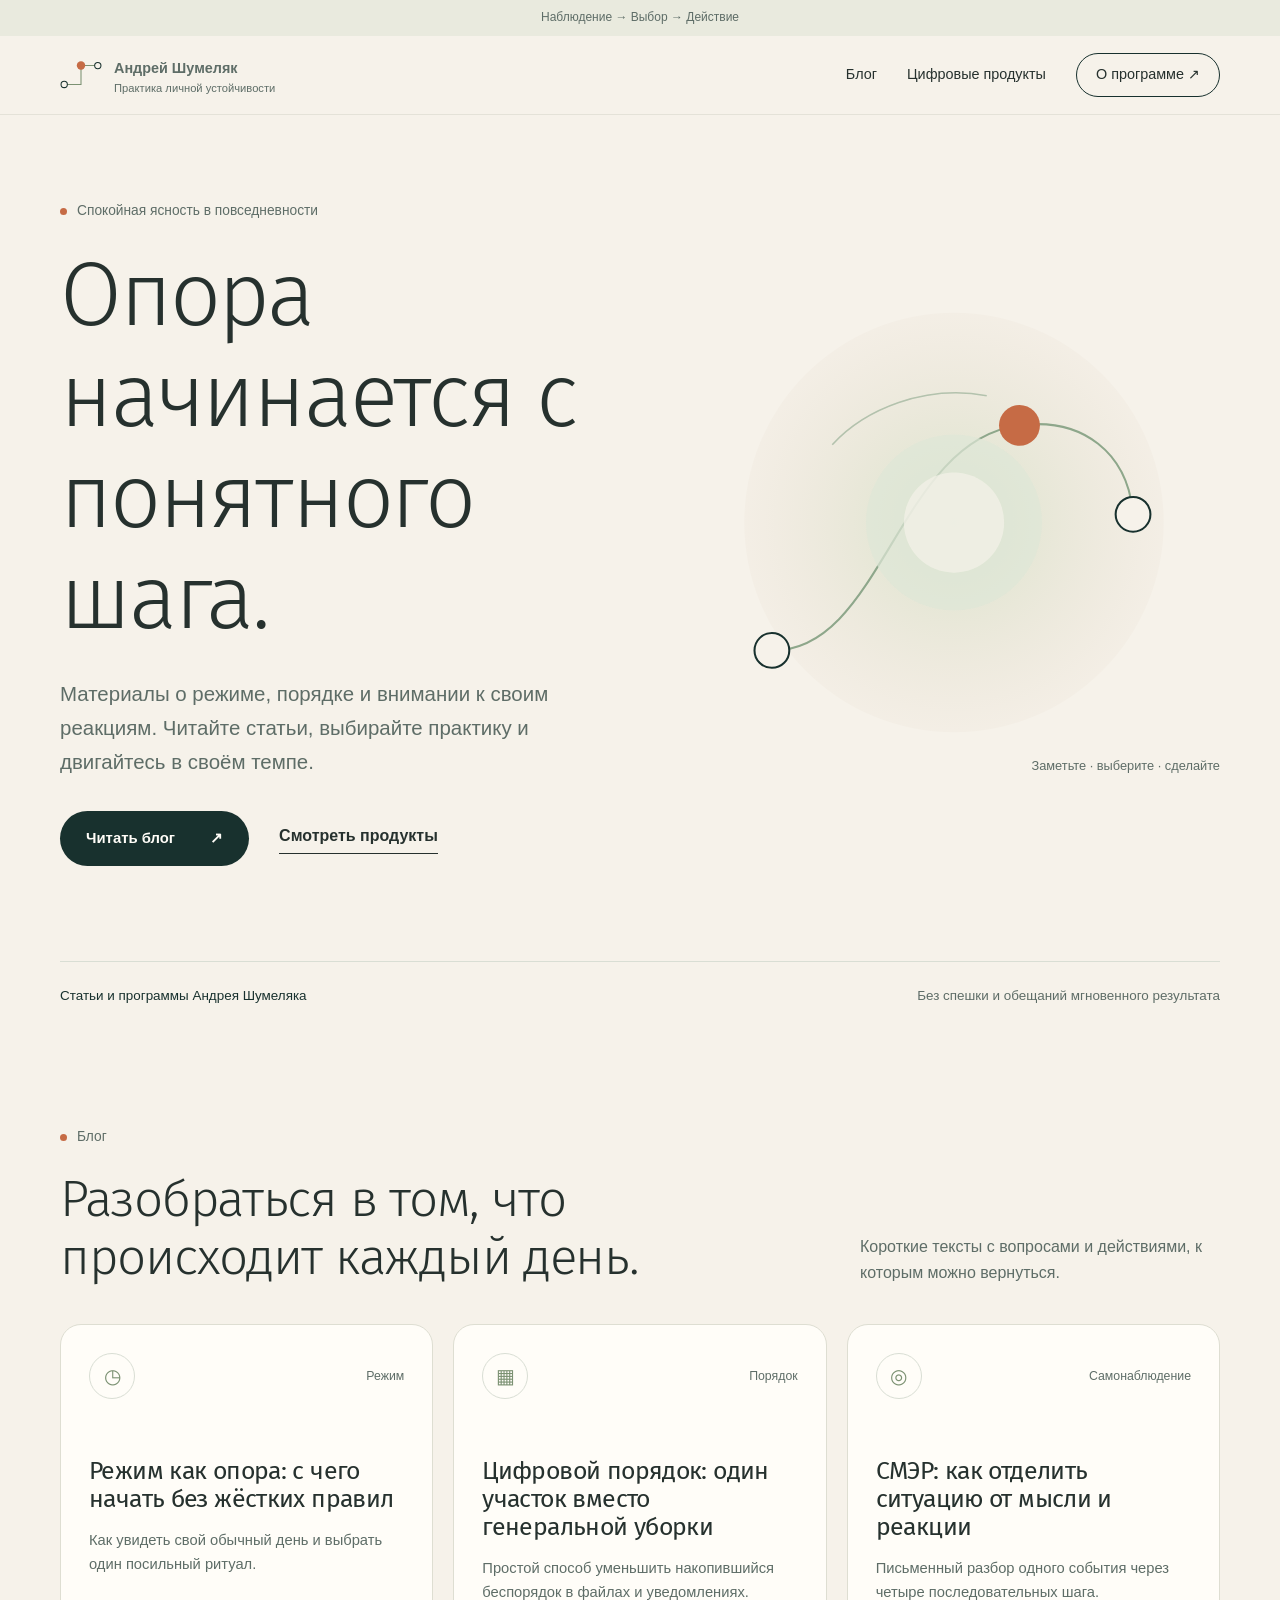
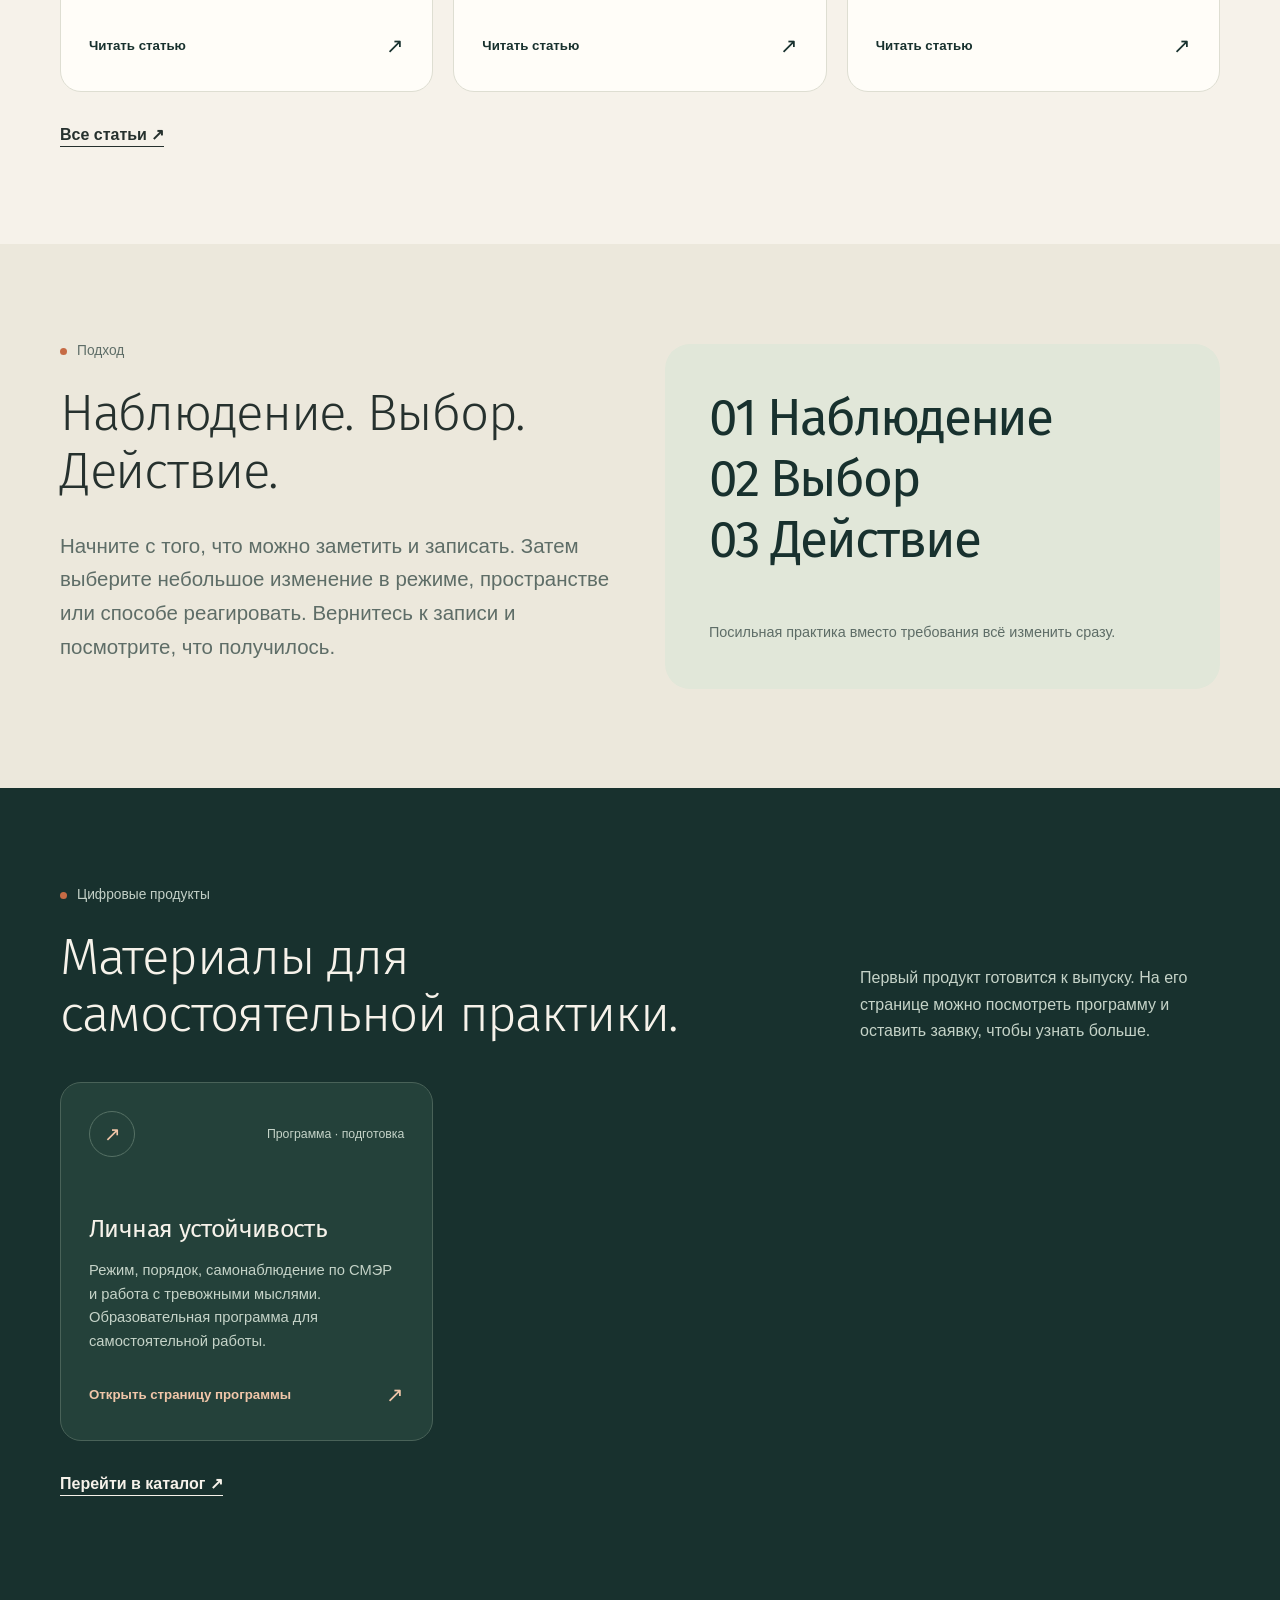
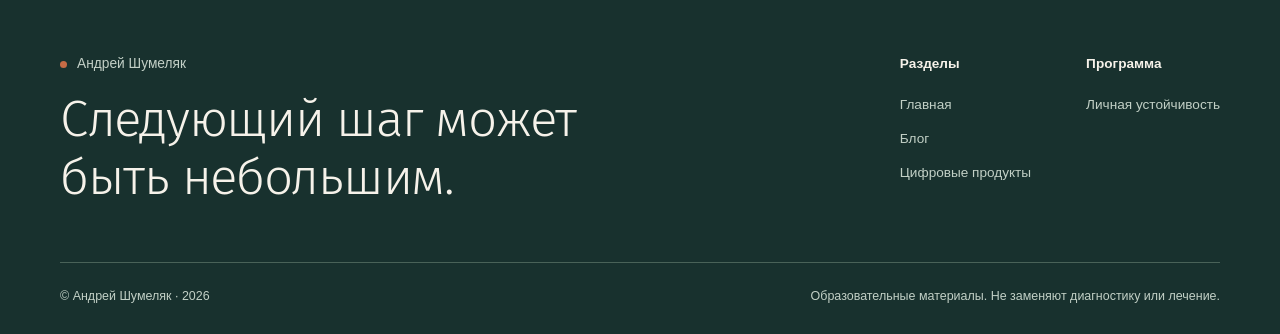
==== hub/index.html @ 3fb525a7 "Опубликовать сайт с блогом, магазином и формой без фамилии" ====
<!doctype html>
<html lang="ru"><head><meta charset="utf-8"><meta name="viewport" content="width=device-width,initial-scale=1"><meta name="theme-color" content="#18312e"><meta name="description" content="Практические материалы Андрея Шумеляка о режиме, порядке и самонаблюдении. Статьи и цифровые программы для повседневной жизни."><title>Андрей Шумеляк — статьи и цифровые программы</title><link rel="stylesheet" href="assets/style.css"></head>
<body><a class="skip" href="#main">К содержанию</a><div class="topbar">Наблюдение → Выбор → Действие</div><header class="header"><div class="wrap header-inner"><a class="brand" href="index.html" aria-label="Андрей Шумеляк — главная"><svg class="brand-mark" viewBox="0 0 40 32" fill="none" aria-hidden="true"><path d="M4 25h16V7h16" stroke="#7b9172"/><circle cx="4" cy="25" r="3" fill="#f6f2ea" stroke="#18312e"/><circle cx="20" cy="7" r="4" fill="#c66b45"/><circle cx="36" cy="7" r="3" fill="#f6f2ea" stroke="#18312e"/></svg><span><strong>Андрей Шумеляк</strong><span>Практика личной устойчивости</span></span></a><nav class="nav" aria-label="Основная навигация"><a href="blog/index.html">Блог</a><a href="shop/index.html">Цифровые продукты</a><a class="nav-cta" href="../index.html">О программе ↗</a></nav></div></header>
<main id="main"><div class="wrap"><section class="hero" aria-labelledby="hero-title"><div class="hero-copy"><p class="eyebrow">Спокойная ясность в повседневности</p><h1 id="hero-title">Опора начинается с понятного шага.</h1><p class="lead">Материалы о режиме, порядке и внимании к своим реакциям. Читайте статьи, выбирайте практику и двигайтесь в своём темпе.</p><div class="hero-actions"><a class="button" href="blog/index.html">Читать блог <span aria-hidden="true">↗</span></a><a class="text-link" href="shop/index.html">Смотреть продукты</a></div></div><div class="hero-art"><svg viewBox="0 0 520 500" role="img" aria-label="Абстрактный маршрут из трёх точек"><defs><radialGradient id="g"><stop stop-color="#d9e4cb"/><stop offset="1" stop-color="#e9dfd2" stop-opacity=".2"/></radialGradient></defs><circle cx="260" cy="240" r="205" fill="url(#g)"/><path d="M80 365c110 4 124-205 244-220 62-8 106 27 111 87" fill="none" stroke="#8ea78b" stroke-width="2"/><path d="M141 164c32-35 91-59 151-48" fill="none" stroke="#b3c2ad" stroke-width="1.5"/><circle cx="82" cy="365" r="17" fill="#f6f2ea" stroke="#18312e" stroke-width="2"/><circle cx="324" cy="145" r="20" fill="#c66b45"/><circle cx="435" cy="232" r="17" fill="#f6f2ea" stroke="#18312e" stroke-width="2"/><circle cx="260" cy="240" r="86" fill="#dfe7d7" opacity=".7"/><circle cx="260" cy="240" r="49" fill="#f6f2ea" opacity=".7"/></svg><span class="hero-caption">Заметьте · выберите · сделайте</span></div></section><div class="rule"><strong>Статьи и программы Андрея Шумеляка</strong><span>Без спешки и обещаний мгновенного результата</span></div></div>
<section class="section" id="articles"><div class="wrap"><div class="section-head"><div><p class="eyebrow">Блог</p><h2>Разобраться в том, что происходит каждый день.</h2></div><p class="lead">Короткие тексты с вопросами и действиями, к которым можно вернуться.</p></div><div class="cards"><a class="card" href="blog/rezim-kak-opora.html"><div class="card-top"><span class="card-icon" aria-hidden="true">◷</span><span class="card-type">Режим</span></div><h3>Режим как опора: с чего начать без жёстких правил</h3><p>Как увидеть свой обычный день и выбрать один посильный ритуал.</p><div class="card-foot"><span>Читать статью</span><span aria-hidden="true">↗</span></div></a><a class="card" href="blog/poryadok-v-cifrovoy-srede.html"><div class="card-top"><span class="card-icon" aria-hidden="true">▦</span><span class="card-type">Порядок</span></div><h3>Цифровой порядок: один участок вместо генеральной уборки</h3><p>Простой способ уменьшить накопившийся беспорядок в файлах и уведомлениях.</p><div class="card-foot"><span>Читать статью</span><span aria-hidden="true">↗</span></div></a><a class="card" href="blog/smer-samonablyudenie.html"><div class="card-top"><span class="card-icon" aria-hidden="true">◎</span><span class="card-type">Самонаблюдение</span></div><h3>СМЭР: как отделить ситуацию от мысли и реакции</h3><p>Письменный разбор одного события через четыре последовательных шага.</p><div class="card-foot"><span>Читать статью</span><span aria-hidden="true">↗</span></div></a></div><p style="margin-top:30px"><a class="text-link" href="blog/index.html">Все статьи ↗</a></p></div></section>
<section class="section soft"><div class="wrap feature"><div><p class="eyebrow">Подход</p><h2>Наблюдение. Выбор. Действие.</h2><p class="lead">Начните с того, что можно заметить и записать. Затем выберите небольшое изменение в режиме, пространстве или способе реагировать. Вернитесь к записи и посмотрите, что получилось.</p></div><div class="feature-panel"><p class="route">01 Наблюдение<br>02 Выбор<br>03 Действие</p><p>Посильная практика вместо требования всё изменить сразу.</p></div></div></section>
<section class="section dark"><div class="wrap"><div class="section-head"><div><p class="eyebrow light">Цифровые продукты</p><h2>Материалы для самостоятельной практики.</h2></div><p class="lead" style="color:#c5d3c8">Первый продукт готовится к выпуску. На его странице можно посмотреть программу и оставить заявку, чтобы узнать больше.</p></div><div class="cards"><a class="card" href="../index.html"><div class="card-top"><span class="card-icon" aria-hidden="true">↗</span><span class="card-type">Программа · подготовка</span></div><h3>Личная устойчивость</h3><p>Режим, порядок, самонаблюдение по СМЭР и работа с тревожными мыслями. Образовательная программа для самостоятельной работы.</p><div class="card-foot"><span>Открыть страницу программы</span><span aria-hidden="true">↗</span></div></a></div><p style="margin-top:30px"><a class="text-link" href="shop/index.html">Перейти в каталог ↗</a></p></div></section></main>
<footer class="footer"><div class="wrap"><div class="footer-main"><div><p class="eyebrow light">Андрей Шумеляк</p><h2>Следующий шаг может быть небольшим.</h2></div><nav class="footer-nav" aria-label="Навигация внизу страницы"><div><strong>Разделы</strong><a href="index.html">Главная</a><a href="blog/index.html">Блог</a><a href="shop/index.html">Цифровые продукты</a></div><div><strong>Программа</strong><a href="../index.html">Личная устойчивость</a></div></nav></div><div class="footer-bottom"><span>© Андрей Шумеляк · 2026</span><span>Образовательные материалы. Не заменяют диагностику или лечение.</span></div></div></footer></body></html>
---- hub/assets/style.css ----
@font-face{font-family:"Fira Sans";src:url("fonts/FiraSans-Light.ttf") format("truetype");font-style:normal;font-weight:300;font-display:swap}@font-face{font-family:"Fira Sans";src:url("fonts/FiraSans-Regular.ttf") format("truetype");font-style:normal;font-weight:400;font-display:swap}@font-face{font-family:"Fira Sans";src:url("fonts/FiraSans-Medium.ttf") format("truetype");font-style:normal;font-weight:500;font-display:swap}
:root{--paper:#f6f2ea;--forest:#18312e;--ink:#26312e;--muted:#5e6d67;--sage:#7b9172;--sand:#e9dfd2;--clay:#c66b45;--line:#d9ded4;--white:#fffdf8}
*{box-sizing:border-box}html{scroll-behavior:smooth}body{margin:0;background:var(--paper);color:var(--ink);font:16px/1.65 Arial,sans-serif;-webkit-font-smoothing:antialiased}a{color:inherit}a:focus-visible{outline:3px solid var(--clay);outline-offset:5px}h1,h2,h3,p{margin:0}h1,h2,h3{font-family:"Fira Sans",Arial,sans-serif;line-height:1.13;letter-spacing:-.025em}h1,h2{font-weight:300}h3{font-weight:400}h1{font-size:clamp(3.1rem,7vw,6rem)}h2{font-size:clamp(2.3rem,4vw,4rem)}h3{font-size:1.55rem}p{max-width:67ch}.wrap{width:min(1160px,calc(100% - 48px));margin-inline:auto}.skip{position:absolute;top:-100px;left:16px;background:var(--white);padding:10px;z-index:100}.skip:focus{top:10px}.topbar{background:#e9eade;color:var(--muted);font-size:.75rem;text-align:center;padding:8px 20px}.header{position:sticky;top:0;z-index:20;background:var(--paper);border-bottom:1px solid #e4e2d8}.header-inner{min-height:78px;display:flex;align-items:center;justify-content:space-between;gap:28px}.brand{display:flex;align-items:center;gap:12px;text-decoration:none;line-height:1.25;flex-shrink:0}.brand-mark{width:42px;height:38px}.brand strong{display:block;font-size:.9rem}.brand span{display:block;color:var(--muted);font-size:.7rem;margin-top:4px}.nav{display:flex;align-items:center;gap:30px;font-size:.9rem}.nav a{text-decoration:none}.nav a:hover,.nav a[aria-current=page]{color:var(--clay)}.nav-cta{border:1px solid var(--forest);border-radius:100px;padding:9px 19px}.nav-cta:hover{background:var(--forest);color:var(--paper)!important}.eyebrow{display:flex;align-items:center;gap:10px;color:var(--muted);font-size:.86rem;margin-bottom:22px}.eyebrow:before{content:"";width:7px;height:7px;background:var(--clay);border-radius:50%;flex:none}.eyebrow.light{color:#c3d0c7}.lead{font-size:clamp(1.1rem,1.6vw,1.3rem);line-height:1.65;color:var(--muted)}.button{display:inline-flex;align-items:center;justify-content:space-between;gap:35px;min-height:55px;padding:14px 26px;border-radius:100px;background:var(--forest);color:var(--white);text-decoration:none;font-size:.93rem;font-weight:700;transition:transform .2s,background .2s}.button:hover{background:#2e5149;transform:translateY(-2px)}.button.light{background:var(--paper);color:var(--forest)}.button.light:hover{background:#fff}.text-link{text-decoration:none;border-bottom:1px solid currentColor;padding-bottom:3px;font-weight:700}.text-link:hover{color:var(--clay)}.hero{display:grid;grid-template-columns:1.05fr .95fr;gap:40px;align-items:center;padding-block:85px 95px}.hero-copy .lead{margin:28px 0 32px;max-width:50ch}.hero-actions{display:flex;align-items:center;gap:30px;flex-wrap:wrap}.hero-art{min-height:490px;position:relative;display:grid;place-items:center}.hero-art svg{width:100%;max-width:560px;height:auto}.hero-caption{position:absolute;bottom:12px;right:0;color:var(--muted);font-size:.8rem}.rule{border-top:1px solid var(--line);padding-block:23px;display:flex;justify-content:space-between;gap:15px;color:var(--muted);font-size:.84rem}.rule strong{font-weight:400;color:var(--forest)}.section{padding-block:96px}.section.soft{background:#ece8dc}.section.dark{background:var(--forest);color:var(--paper)}.section-head{display:flex;align-items:end;justify-content:space-between;gap:40px;margin-bottom:38px}.section-head>div{max-width:650px}.section-head .lead{max-width:360px;font-size:1rem}.section-head h2{max-width:650px}.cards{display:grid;grid-template-columns:repeat(3,minmax(0,1fr));gap:20px}.card{display:flex;flex-direction:column;min-height:345px;background:var(--white);border:1px solid #deded2;border-radius:21px;padding:28px;text-decoration:none;transition:transform .2s,box-shadow .2s}.card:hover{transform:translateY(-4px);box-shadow:0 15px 35px #18312e12}.card-top{display:flex;align-items:center;justify-content:space-between;gap:15px;margin-bottom:58px}.card-icon{width:46px;height:46px;border:1px solid var(--line);border-radius:50%;display:grid;place-items:center;color:var(--sage);font-size:1.25rem}.card-type{color:var(--muted);font-size:.77rem}.card h3,.card h2{font-size:1.55rem;font-weight:400;margin-bottom:16px}.card p{font-size:.92rem;color:var(--muted);line-height:1.6}.card-foot{display:flex;justify-content:space-between;gap:10px;align-items:center;margin-top:auto;padding-top:24px;color:var(--forest);font-size:.83rem;font-weight:700}.card-foot span:last-child{font-size:1.3rem;font-weight:400}.dark .card{background:#24413a;border-color:#496258;color:var(--paper)}.dark .card p,.dark .card-type{color:#c5d3c8}.dark .card-foot{color:#f1c6a9}.dark .card-icon{border-color:#567165;color:#f1c6a9}.feature{display:grid;grid-template-columns:1fr 1fr;gap:50px;align-items:center}.feature h2{margin-bottom:28px}.feature .lead{margin-bottom:28px}.feature-panel{border-radius:25px;background:#e1e7d9;padding:44px;min-height:345px;display:flex;flex-direction:column;justify-content:space-between}.feature-panel .route{font:400 clamp(2rem,4vw,4rem)/1.2 "Fira Sans",Arial,sans-serif;letter-spacing:-.04em;color:var(--forest)}.feature-panel p{font-size:.9rem;color:var(--muted)}.page-intro{padding-block:78px 52px;max-width:850px}.page-intro .lead{margin-top:27px}.toolbar{display:flex;gap:10px;flex-wrap:wrap;margin-bottom:33px}.chip{border:1px solid var(--line);padding:8px 15px;border-radius:30px;font-size:.8rem;color:var(--muted);text-decoration:none}.chip:hover,.chip.active{border-color:var(--forest);background:var(--forest);color:var(--paper)}.catalog{padding-bottom:105px}.catalog .cards{grid-template-columns:repeat(2,minmax(0,1fr))}.catalog .card{min-height:360px}.product-card{display:grid;grid-template-columns:1.1fr .9fr;overflow:hidden;border:1px solid #deded2;border-radius:25px;background:var(--white);text-decoration:none;min-height:400px}.product-card-copy{padding:42px;display:flex;flex-direction:column;align-items:flex-start}.product-card-copy h2{font-size:clamp(2rem,3.5vw,3.5rem);margin:20px 0}.product-card-copy p{color:var(--muted);margin-bottom:25px}.product-card-copy .button{margin-top:auto}.product-art{background:var(--forest);display:grid;place-items:center;padding:25px}.product-art svg{width:100%;max-width:300px}.note-box{border-left:3px solid var(--clay);padding:16px 20px;background:#eee9de;color:var(--muted);font-size:.9rem;margin-top:26px}.article{max-width:760px;margin-inline:auto;padding-block:75px 110px}.back{display:inline-block;margin-bottom:34px;font-size:.85rem;color:var(--muted);text-decoration:none}.back:hover{color:var(--clay)}.article h1{font-size:clamp(2.7rem,5vw,4.7rem);margin-bottom:24px}.article .standfirst{font-size:1.25rem;line-height:1.6;color:var(--muted);margin-bottom:35px}.article-meta{border-block:1px solid var(--line);padding:13px 0;color:var(--muted);font-size:.8rem;margin-bottom:38px}.article-body h2{font-size:2rem;margin:42px 0 18px}.article-body h3{font-size:1.4rem;margin:30px 0 12px}.article-body p,.article-body ul,.article-body ol{font-size:1.06rem;line-height:1.8;margin:0 0 19px}.article-body li{margin-bottom:8px}.article-body ul,.article-body ol{padding-left:24px}.article-body .callout{background:#e9eade;border-left:3px solid var(--sage);padding:23px 25px;margin:35px 0}.article-body .callout p{margin:0}.article-end{border-top:1px solid var(--line);padding-top:25px;margin-top:50px}.article-end p{color:var(--muted);font-size:.88rem;margin-bottom:18px}.footer{background:var(--forest);color:var(--paper);padding:60px 0 28px}.footer-main{display:flex;justify-content:space-between;gap:35px;padding-bottom:55px}.footer h2{font-size:clamp(2rem,4vw,3.8rem);max-width:530px}.footer-nav{display:flex;gap:55px}.footer-nav div{display:grid;align-content:start;gap:12px}.footer-nav strong{font-size:.85rem;margin-bottom:6px}.footer-nav a{text-decoration:none;color:#c2d0c6;font-size:.85rem}.footer-nav a:hover{color:#fff}.footer-bottom{border-top:1px solid #496258;padding-top:23px;display:flex;justify-content:space-between;gap:20px;color:#c2d0c6;font-size:.78rem}.footer .eyebrow{margin-bottom:15px}@media(max-width:900px){.hero{grid-template-columns:1fr;padding-block:65px 55px}.hero-art{min-height:330px}.hero-art svg{max-width:450px}.section-head{display:block}.section-head .lead{margin-top:20px}.cards{grid-template-columns:repeat(2,minmax(0,1fr))}.card:last-child:nth-child(odd){grid-column:span 2}.feature{gap:25px}.nav{gap:16px}}@media(max-width:650px){.wrap{width:min(100% - 32px,1160px)}.topbar{font-size:.66rem}.header-inner{min-height:69px;flex-wrap:wrap;padding:11px 0}.brand-mark{width:35px}.nav{width:100%;justify-content:space-between;gap:8px;font-size:.8rem}.nav-cta{padding:6px 10px}.hero{gap:0;padding-top:52px}.hero-art{min-height:280px}.hero-caption{bottom:0}.rule{font-size:.73rem}.section{padding-block:70px}.section-head{margin-bottom:27px}.cards,.catalog .cards{grid-template-columns:1fr}.card,.catalog .card{min-height:285px}.card:last-child:nth-child(odd){grid-column:auto}.card-top{margin-bottom:42px}.feature{grid-template-columns:1fr}.feature-panel{min-height:260px;padding:30px}.page-intro{padding-block:55px 37px}.product-card{grid-template-columns:1fr}.product-card-copy{padding:30px}.product-art{min-height:260px}.article{padding-block:48px 80px}.footer-main,.footer-bottom{display:block}.footer-nav{margin-top:35px;gap:35px}.footer-bottom span{display:block;margin-bottom:8px}}
h1,h2,h3{overflow-wrap:anywhere}
@media(prefers-reduced-motion:reduce){html{scroll-behavior:auto}.button,.card{transition:none}}
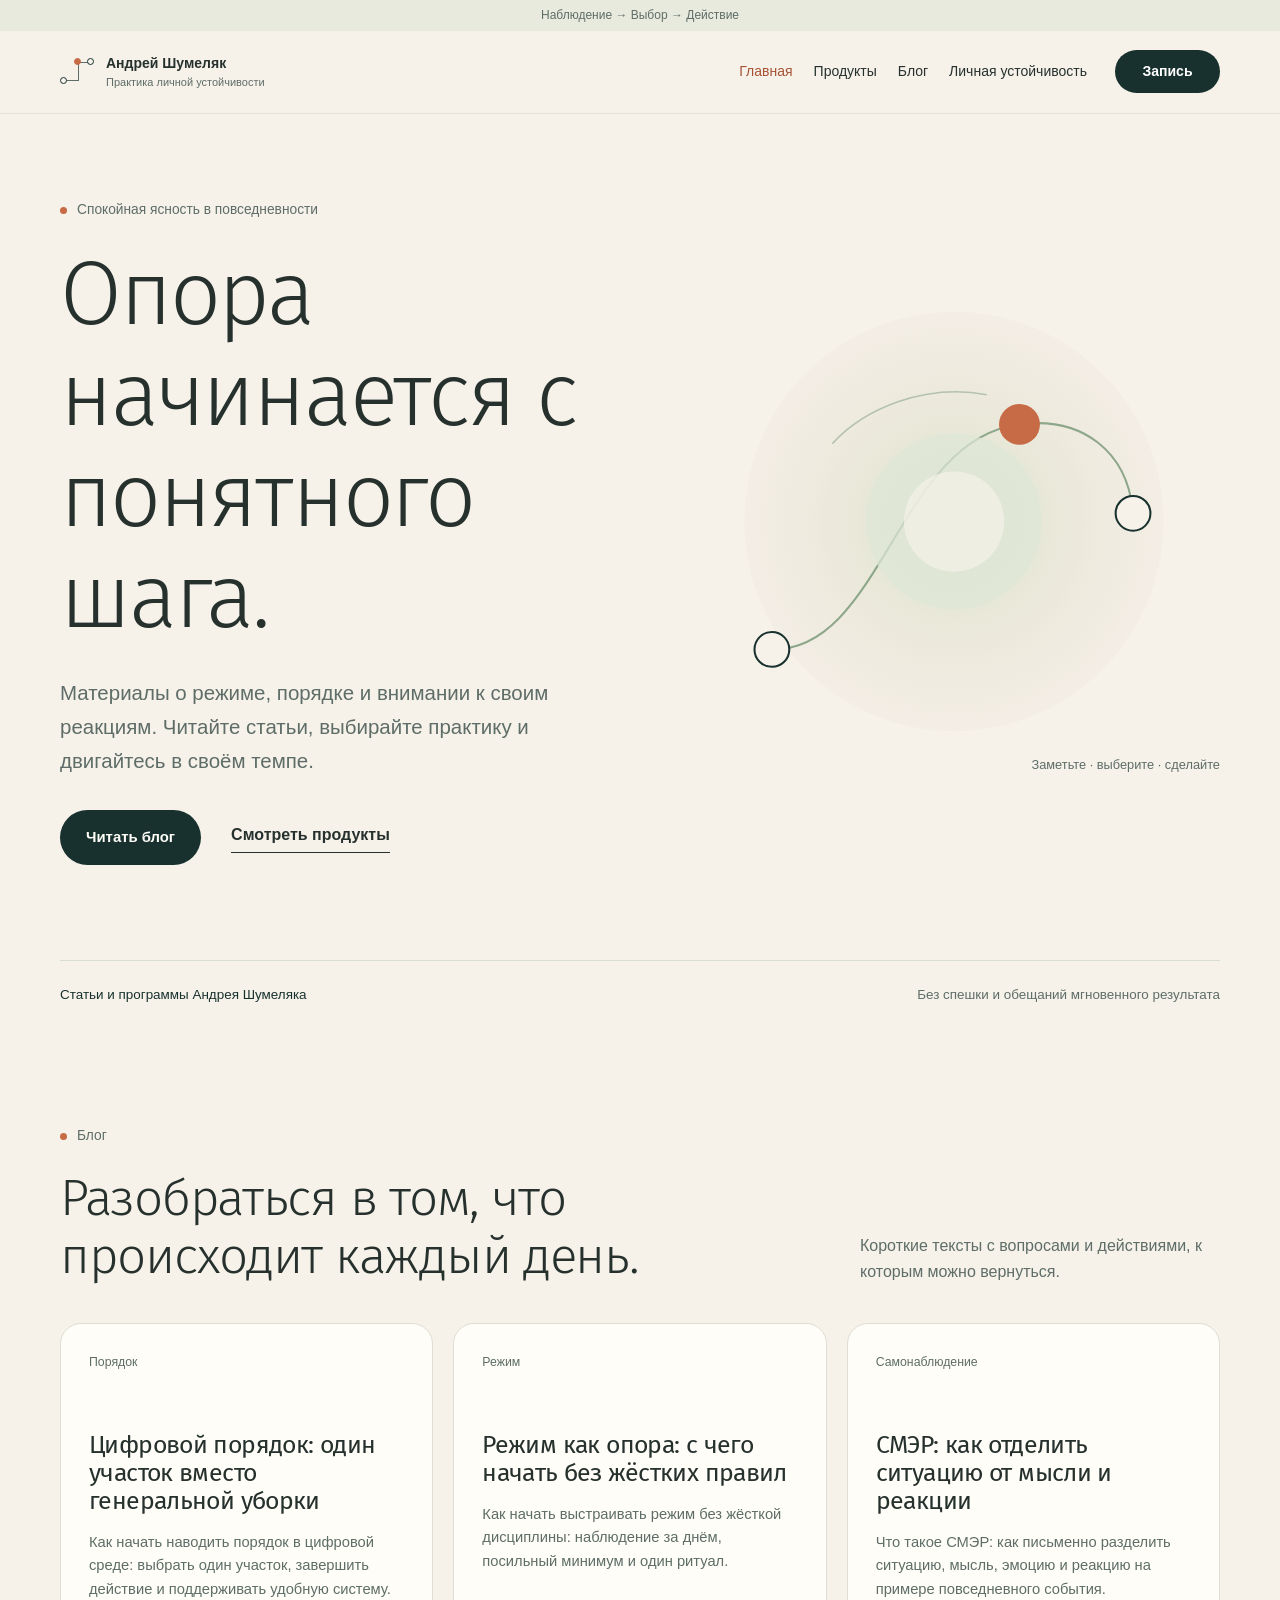
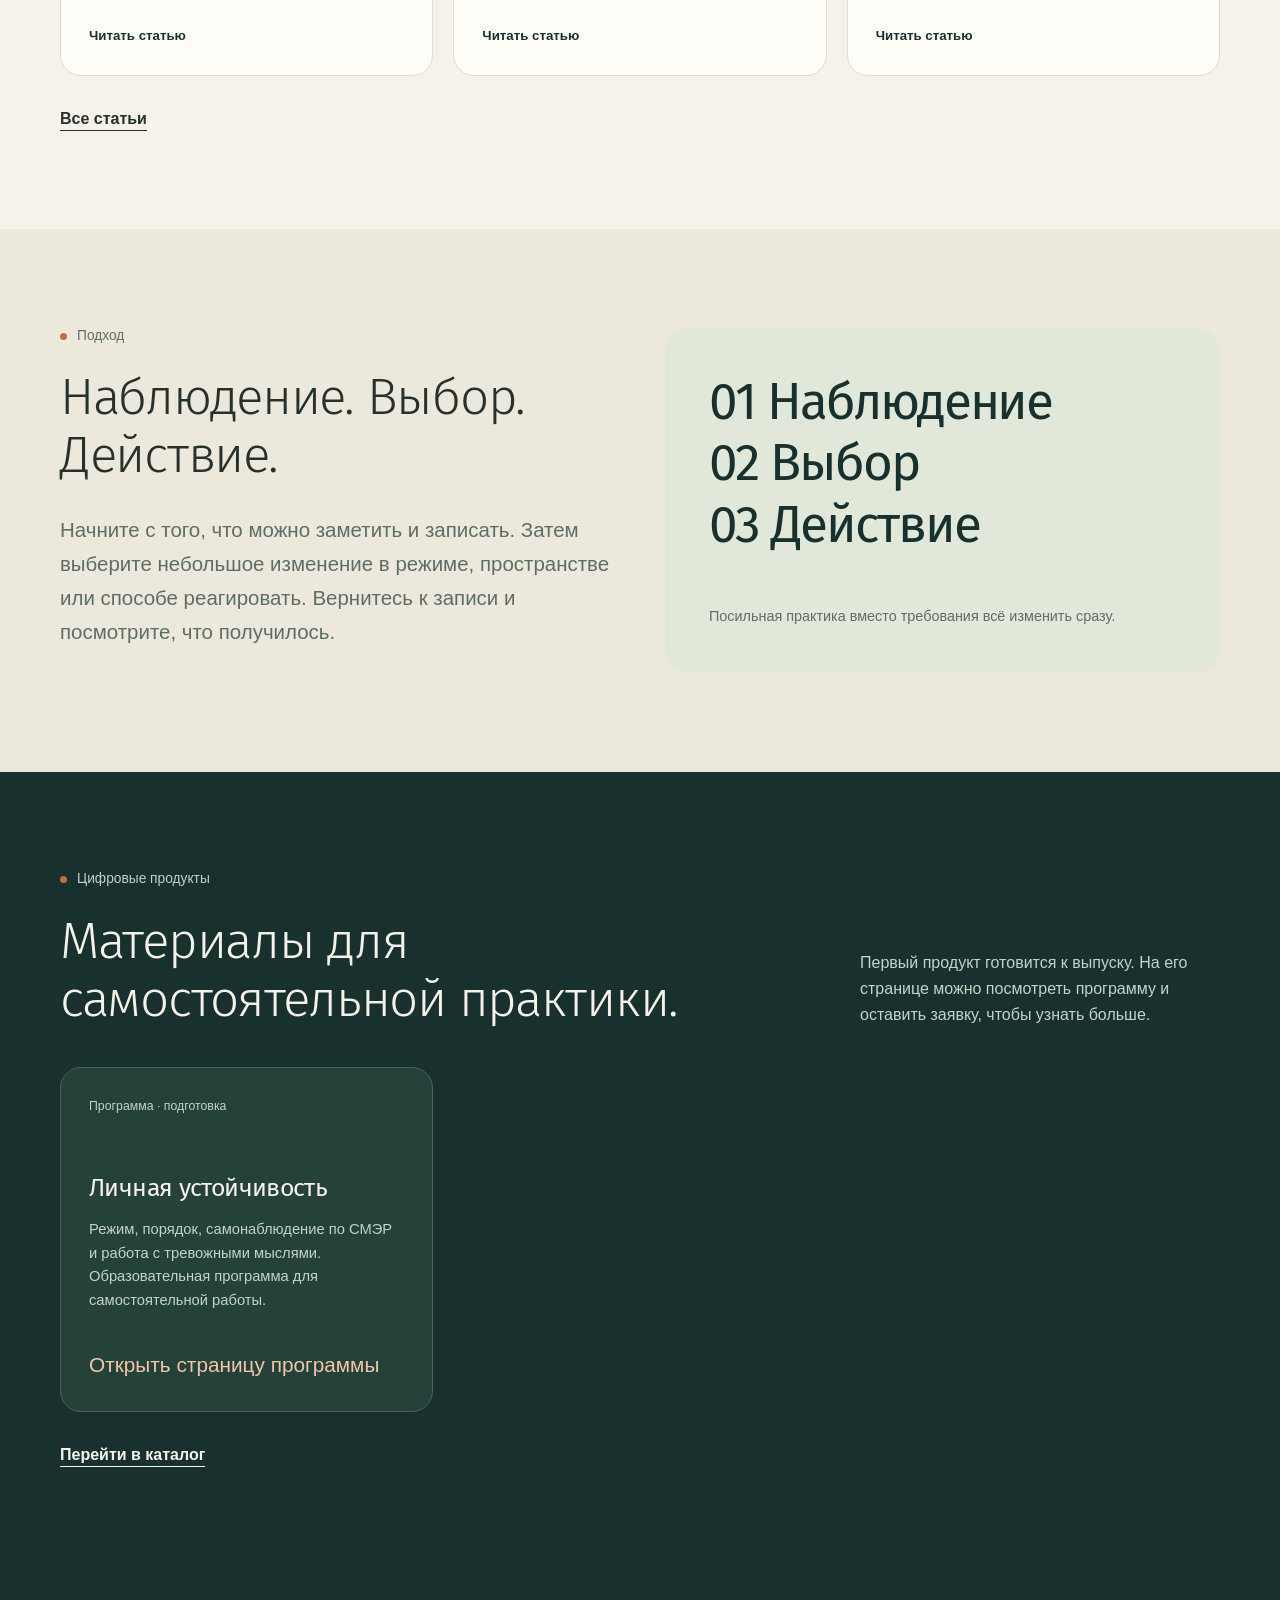
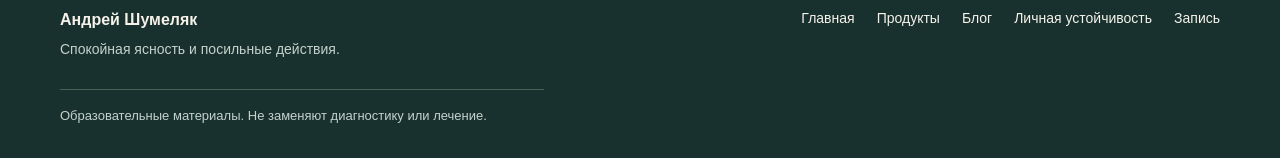
==== commit b1e4efc9: "Обновить структуру сайта и каталог контента" ====
--- a/hub/index.html
+++ b/hub/index.html
@@ -1,8 +1,13 @@
 <!doctype html>
-<html lang="ru"><head><meta charset="utf-8"><meta name="viewport" content="width=device-width,initial-scale=1"><meta name="theme-color" content="#18312e"><meta name="description" content="Практические материалы Андрея Шумеляка о режиме, порядке и самонаблюдении. Статьи и цифровые программы для повседневной жизни."><title>Андрей Шумеляк — статьи и цифровые программы</title><link rel="stylesheet" href="assets/style.css"></head>
-<body><a class="skip" href="#main">К содержанию</a><div class="topbar">Наблюдение → Выбор → Действие</div><header class="header"><div class="wrap header-inner"><a class="brand" href="index.html" aria-label="Андрей Шумеляк — главная"><svg class="brand-mark" viewBox="0 0 40 32" fill="none" aria-hidden="true"><path d="M4 25h16V7h16" stroke="#7b9172"/><circle cx="4" cy="25" r="3" fill="#f6f2ea" stroke="#18312e"/><circle cx="20" cy="7" r="4" fill="#c66b45"/><circle cx="36" cy="7" r="3" fill="#f6f2ea" stroke="#18312e"/></svg><span><strong>Андрей Шумеляк</strong><span>Практика личной устойчивости</span></span></a><nav class="nav" aria-label="Основная навигация"><a href="blog/index.html">Блог</a><a href="shop/index.html">Цифровые продукты</a><a class="nav-cta" href="../index.html">О программе ↗</a></nav></div></header>
-<main id="main"><div class="wrap"><section class="hero" aria-labelledby="hero-title"><div class="hero-copy"><p class="eyebrow">Спокойная ясность в повседневности</p><h1 id="hero-title">Опора начинается с понятного шага.</h1><p class="lead">Материалы о режиме, порядке и внимании к своим реакциям. Читайте статьи, выбирайте практику и двигайтесь в своём темпе.</p><div class="hero-actions"><a class="button" href="blog/index.html">Читать блог <span aria-hidden="true">↗</span></a><a class="text-link" href="shop/index.html">Смотреть продукты</a></div></div><div class="hero-art"><svg viewBox="0 0 520 500" role="img" aria-label="Абстрактный маршрут из трёх точек"><defs><radialGradient id="g"><stop stop-color="#d9e4cb"/><stop offset="1" stop-color="#e9dfd2" stop-opacity=".2"/></radialGradient></defs><circle cx="260" cy="240" r="205" fill="url(#g)"/><path d="M80 365c110 4 124-205 244-220 62-8 106 27 111 87" fill="none" stroke="#8ea78b" stroke-width="2"/><path d="M141 164c32-35 91-59 151-48" fill="none" stroke="#b3c2ad" stroke-width="1.5"/><circle cx="82" cy="365" r="17" fill="#f6f2ea" stroke="#18312e" stroke-width="2"/><circle cx="324" cy="145" r="20" fill="#c66b45"/><circle cx="435" cy="232" r="17" fill="#f6f2ea" stroke="#18312e" stroke-width="2"/><circle cx="260" cy="240" r="86" fill="#dfe7d7" opacity=".7"/><circle cx="260" cy="240" r="49" fill="#f6f2ea" opacity=".7"/></svg><span class="hero-caption">Заметьте · выберите · сделайте</span></div></section><div class="rule"><strong>Статьи и программы Андрея Шумеляка</strong><span>Без спешки и обещаний мгновенного результата</span></div></div>
-<section class="section" id="articles"><div class="wrap"><div class="section-head"><div><p class="eyebrow">Блог</p><h2>Разобраться в том, что происходит каждый день.</h2></div><p class="lead">Короткие тексты с вопросами и действиями, к которым можно вернуться.</p></div><div class="cards"><a class="card" href="blog/rezim-kak-opora.html"><div class="card-top"><span class="card-icon" aria-hidden="true">◷</span><span class="card-type">Режим</span></div><h3>Режим как опора: с чего начать без жёстких правил</h3><p>Как увидеть свой обычный день и выбрать один посильный ритуал.</p><div class="card-foot"><span>Читать статью</span><span aria-hidden="true">↗</span></div></a><a class="card" href="blog/poryadok-v-cifrovoy-srede.html"><div class="card-top"><span class="card-icon" aria-hidden="true">▦</span><span class="card-type">Порядок</span></div><h3>Цифровой порядок: один участок вместо генеральной уборки</h3><p>Простой способ уменьшить накопившийся беспорядок в файлах и уведомлениях.</p><div class="card-foot"><span>Читать статью</span><span aria-hidden="true">↗</span></div></a><a class="card" href="blog/smer-samonablyudenie.html"><div class="card-top"><span class="card-icon" aria-hidden="true">◎</span><span class="card-type">Самонаблюдение</span></div><h3>СМЭР: как отделить ситуацию от мысли и реакции</h3><p>Письменный разбор одного события через четыре последовательных шага.</p><div class="card-foot"><span>Читать статью</span><span aria-hidden="true">↗</span></div></a></div><p style="margin-top:30px"><a class="text-link" href="blog/index.html">Все статьи ↗</a></p></div></section>
+<html lang="ru"><head><meta charset="utf-8"><meta name="viewport" content="width=device-width,initial-scale=1"><meta name="theme-color" content="#18312e"><meta name="description" content="Практические материалы Андрея Шумеляка о режиме, порядке и самонаблюдении. Статьи и цифровые программы для повседневной жизни."><title>Андрей Шумеляк — статьи и цифровые программы</title><link rel="stylesheet" href="assets/style.css"><link rel="canonical" href="https://shumelyakam.github.io/lichnaya-ustoychivost/hub/"><link rel="stylesheet" data-site-shell="true" href="assets/site-shell.css"><meta property="og:type" content="website"><meta property="og:title" content="Андрей Шумеляк — статьи и цифровые программы"><meta property="og:description" content="Практические материалы Андрея Шумеляка о режиме, порядке и самонаблюдении. Статьи и цифровые программы для повседневной жизни."><meta property="og:url" content="https://shumelyakam.github.io/lichnaya-ustoychivost/hub/"></head>
+<body><a class="site-skip" href="#main">К содержанию</a><div class="site-topbar">Наблюдение → Выбор → Действие</div>
+      <header class="site-header"><div class="site-header-inner">
+        <a class="site-brand" href="index.html"><span class="site-brand-mark" aria-hidden="true"><i></i><i></i><i></i></span><span><strong>Андрей Шумеляк</strong><small>Практика личной устойчивости</small></span></a>
+        <nav class="site-nav" aria-label="Основная навигация"><a href="index.html" aria-current="page">Главная</a><a href="shop/index.html">Продукты</a><a href="blog/index.html">Блог</a><a href="../index.html">Личная устойчивость</a></nav>
+        <a class="site-header-cta" href="../zapis/index.html">Запись</a>
+        <details class="site-mobile-menu"><summary>Меню</summary><nav aria-label="Мобильная навигация"><a href="index.html" aria-current="page">Главная</a><a href="shop/index.html">Продукты</a><a href="blog/index.html">Блог</a><a href="../index.html">Личная устойчивость</a><a href="../zapis/index.html">Запись</a></nav></details>
+      </div></header><main id="main"><div class="wrap"><section class="hero" aria-labelledby="hero-title"><div class="hero-copy"><p class="eyebrow">Спокойная ясность в повседневности</p><h1 id="hero-title">Опора начинается с понятного шага.</h1><p class="lead">Материалы о режиме, порядке и внимании к своим реакциям. Читайте статьи, выбирайте практику и двигайтесь в своём темпе.</p><div class="hero-actions"><a class="button" href="blog/index.html">Читать блог </a><a class="text-link" href="shop/index.html">Смотреть продукты</a></div></div><div class="hero-art"><svg viewbox="0 0 520 500" role="img" aria-label="Абстрактный маршрут из трёх точек"><defs><radialgradient id="g"><stop stop-color="#d9e4cb"></stop><stop offset="1" stop-color="#e9dfd2" stop-opacity=".2"></stop></radialgradient></defs><circle cx="260" cy="240" r="205" fill="url(#g)"></circle><path d="M80 365c110 4 124-205 244-220 62-8 106 27 111 87" fill="none" stroke="#8ea78b" stroke-width="2"></path><path d="M141 164c32-35 91-59 151-48" fill="none" stroke="#b3c2ad" stroke-width="1.5"></path><circle cx="82" cy="365" r="17" fill="#f6f2ea" stroke="#18312e" stroke-width="2"></circle><circle cx="324" cy="145" r="20" fill="#c66b45"></circle><circle cx="435" cy="232" r="17" fill="#f6f2ea" stroke="#18312e" stroke-width="2"></circle><circle cx="260" cy="240" r="86" fill="#dfe7d7" opacity=".7"></circle><circle cx="260" cy="240" r="49" fill="#f6f2ea" opacity=".7"></circle></svg><span class="hero-caption">Заметьте · выберите · сделайте</span></div></section><div class="rule"><strong>Статьи и программы Андрея Шумеляка</strong><span>Без спешки и обещаний мгновенного результата</span></div></div>
+<section class="section" id="articles"><div class="wrap"><div class="section-head"><div><p class="eyebrow">Блог</p><h2>Разобраться в том, что происходит каждый день.</h2></div><p class="lead">Короткие тексты с вопросами и действиями, к которым можно вернуться.</p></div><div class="cards"><a class="card" href="blog/poryadok-v-cifrovoy-srede.html"><div class="card-top"><span class="card-type">Порядок</span></div><h3>Цифровой порядок: один участок вместо генеральной уборки</h3><p>Как начать наводить порядок в цифровой среде: выбрать один участок, завершить действие и поддерживать удобную систему.</p><div class="card-foot">Читать статью</div></a><a class="card" href="blog/rezim-kak-opora.html"><div class="card-top"><span class="card-type">Режим</span></div><h3>Режим как опора: с чего начать без жёстких правил</h3><p>Как начать выстраивать режим без жёсткой дисциплины: наблюдение за днём, посильный минимум и один ритуал.</p><div class="card-foot">Читать статью</div></a><a class="card" href="blog/smer-samonablyudenie.html"><div class="card-top"><span class="card-type">Самонаблюдение</span></div><h3>СМЭР: как отделить ситуацию от мысли и реакции</h3><p>Что такое СМЭР: как письменно разделить ситуацию, мысль, эмоцию и реакцию на примере повседневного события.</p><div class="card-foot">Читать статью</div></a></div><p style="margin-top:30px"><a class="text-link" href="blog/index.html">Все статьи</a></p></div></section>
 <section class="section soft"><div class="wrap feature"><div><p class="eyebrow">Подход</p><h2>Наблюдение. Выбор. Действие.</h2><p class="lead">Начните с того, что можно заметить и записать. Затем выберите небольшое изменение в режиме, пространстве или способе реагировать. Вернитесь к записи и посмотрите, что получилось.</p></div><div class="feature-panel"><p class="route">01 Наблюдение<br>02 Выбор<br>03 Действие</p><p>Посильная практика вместо требования всё изменить сразу.</p></div></div></section>
-<section class="section dark"><div class="wrap"><div class="section-head"><div><p class="eyebrow light">Цифровые продукты</p><h2>Материалы для самостоятельной практики.</h2></div><p class="lead" style="color:#c5d3c8">Первый продукт готовится к выпуску. На его странице можно посмотреть программу и оставить заявку, чтобы узнать больше.</p></div><div class="cards"><a class="card" href="../index.html"><div class="card-top"><span class="card-icon" aria-hidden="true">↗</span><span class="card-type">Программа · подготовка</span></div><h3>Личная устойчивость</h3><p>Режим, порядок, самонаблюдение по СМЭР и работа с тревожными мыслями. Образовательная программа для самостоятельной работы.</p><div class="card-foot"><span>Открыть страницу программы</span><span aria-hidden="true">↗</span></div></a></div><p style="margin-top:30px"><a class="text-link" href="shop/index.html">Перейти в каталог ↗</a></p></div></section></main>
-<footer class="footer"><div class="wrap"><div class="footer-main"><div><p class="eyebrow light">Андрей Шумеляк</p><h2>Следующий шаг может быть небольшим.</h2></div><nav class="footer-nav" aria-label="Навигация внизу страницы"><div><strong>Разделы</strong><a href="index.html">Главная</a><a href="blog/index.html">Блог</a><a href="shop/index.html">Цифровые продукты</a></div><div><strong>Программа</strong><a href="../index.html">Личная устойчивость</a></div></nav></div><div class="footer-bottom"><span>© Андрей Шумеляк · 2026</span><span>Образовательные материалы. Не заменяют диагностику или лечение.</span></div></div></footer></body></html>
+<section class="section dark"><div class="wrap"><div class="section-head"><div><p class="eyebrow light">Цифровые продукты</p><h2>Материалы для самостоятельной практики.</h2></div><p class="lead" style="color:#c5d3c8">Первый продукт готовится к выпуску. На его странице можно посмотреть программу и оставить заявку, чтобы узнать больше.</p></div><div class="cards"><a class="card" href="../index.html"><div class="card-top"><span class="card-type">Программа · подготовка</span></div><h3>Личная устойчивость</h3><p>Режим, порядок, самонаблюдение по СМЭР и работа с тревожными мыслями. Образовательная программа для самостоятельной работы.</p><div class="card-foot"><span>Открыть страницу программы</span></div></a></div><p style="margin-top:30px"><a class="text-link" href="shop/index.html">Перейти в каталог</a></p></div></section></main>
+<footer class="site-footer"><div class="site-footer-inner"><div><strong>Андрей Шумеляк</strong><p>Спокойная ясность и посильные действия.</p></div><nav aria-label="Навигация внизу страницы"><a href="index.html" aria-current="page">Главная</a><a href="shop/index.html">Продукты</a><a href="blog/index.html">Блог</a><a href="../index.html">Личная устойчивость</a><a href="../zapis/index.html">Запись</a></nav><p class="site-disclaimer">Образовательные материалы. Не заменяют диагностику или лечение.</p></div></footer></body></html>
--- a/hub/assets/style.css
+++ b/hub/assets/style.css
@@ -1,5 +1,8 @@
-@font-face{font-family:"Fira Sans";src:url("fonts/FiraSans-Light.ttf") format("truetype");font-style:normal;font-weight:300;font-display:swap}@font-face{font-family:"Fira Sans";src:url("fonts/FiraSans-Regular.ttf") format("truetype");font-style:normal;font-weight:400;font-display:swap}@font-face{font-family:"Fira Sans";src:url("fonts/FiraSans-Medium.ttf") format("truetype");font-style:normal;font-weight:500;font-display:swap}
+@font-face{font-family:"Fira Sans";src:url("fonts/FiraSans-Light.woff2") format("woff2");font-style:normal;font-weight:300;font-display:swap}@font-face{font-family:"Fira Sans";src:url("fonts/FiraSans-Regular.woff2") format("woff2");font-style:normal;font-weight:400;font-display:swap}@font-face{font-family:"Fira Sans";src:url("fonts/FiraSans-Medium.woff2") format("woff2");font-style:normal;font-weight:500;font-display:swap}
 :root{--paper:#f6f2ea;--forest:#18312e;--ink:#26312e;--muted:#5e6d67;--sage:#7b9172;--sand:#e9dfd2;--clay:#c66b45;--line:#d9ded4;--white:#fffdf8}
 *{box-sizing:border-box}html{scroll-behavior:smooth}body{margin:0;background:var(--paper);color:var(--ink);font:16px/1.65 Arial,sans-serif;-webkit-font-smoothing:antialiased}a{color:inherit}a:focus-visible{outline:3px solid var(--clay);outline-offset:5px}h1,h2,h3,p{margin:0}h1,h2,h3{font-family:"Fira Sans",Arial,sans-serif;line-height:1.13;letter-spacing:-.025em}h1,h2{font-weight:300}h3{font-weight:400}h1{font-size:clamp(3.1rem,7vw,6rem)}h2{font-size:clamp(2.3rem,4vw,4rem)}h3{font-size:1.55rem}p{max-width:67ch}.wrap{width:min(1160px,calc(100% - 48px));margin-inline:auto}.skip{position:absolute;top:-100px;left:16px;background:var(--white);padding:10px;z-index:100}.skip:focus{top:10px}.topbar{background:#e9eade;color:var(--muted);font-size:.75rem;text-align:center;padding:8px 20px}.header{position:sticky;top:0;z-index:20;background:var(--paper);border-bottom:1px solid #e4e2d8}.header-inner{min-height:78px;display:flex;align-items:center;justify-content:space-between;gap:28px}.brand{display:flex;align-items:center;gap:12px;text-decoration:none;line-height:1.25;flex-shrink:0}.brand-mark{width:42px;height:38px}.brand strong{display:block;font-size:.9rem}.brand span{display:block;color:var(--muted);font-size:.7rem;margin-top:4px}.nav{display:flex;align-items:center;gap:30px;font-size:.9rem}.nav a{text-decoration:none}.nav a:hover,.nav a[aria-current=page]{color:var(--clay)}.nav-cta{border:1px solid var(--forest);border-radius:100px;padding:9px 19px}.nav-cta:hover{background:var(--forest);color:var(--paper)!important}.eyebrow{display:flex;align-items:center;gap:10px;color:var(--muted);font-size:.86rem;margin-bottom:22px}.eyebrow:before{content:"";width:7px;height:7px;background:var(--clay);border-radius:50%;flex:none}.eyebrow.light{color:#c3d0c7}.lead{font-size:clamp(1.1rem,1.6vw,1.3rem);line-height:1.65;color:var(--muted)}.button{display:inline-flex;align-items:center;justify-content:space-between;gap:35px;min-height:55px;padding:14px 26px;border-radius:100px;background:var(--forest);color:var(--white);text-decoration:none;font-size:.93rem;font-weight:700;transition:transform .2s,background .2s}.button:hover{background:#2e5149;transform:translateY(-2px)}.button.light{background:var(--paper);color:var(--forest)}.button.light:hover{background:#fff}.text-link{text-decoration:none;border-bottom:1px solid currentColor;padding-bottom:3px;font-weight:700}.text-link:hover{color:var(--clay)}.hero{display:grid;grid-template-columns:1.05fr .95fr;gap:40px;align-items:center;padding-block:85px 95px}.hero-copy .lead{margin:28px 0 32px;max-width:50ch}.hero-actions{display:flex;align-items:center;gap:30px;flex-wrap:wrap}.hero-art{min-height:490px;position:relative;display:grid;place-items:center}.hero-art svg{width:100%;max-width:560px;height:auto}.hero-caption{position:absolute;bottom:12px;right:0;color:var(--muted);font-size:.8rem}.rule{border-top:1px solid var(--line);padding-block:23px;display:flex;justify-content:space-between;gap:15px;color:var(--muted);font-size:.84rem}.rule strong{font-weight:400;color:var(--forest)}.section{padding-block:96px}.section.soft{background:#ece8dc}.section.dark{background:var(--forest);color:var(--paper)}.section-head{display:flex;align-items:end;justify-content:space-between;gap:40px;margin-bottom:38px}.section-head>div{max-width:650px}.section-head .lead{max-width:360px;font-size:1rem}.section-head h2{max-width:650px}.cards{display:grid;grid-template-columns:repeat(3,minmax(0,1fr));gap:20px}.card{display:flex;flex-direction:column;min-height:345px;background:var(--white);border:1px solid #deded2;border-radius:21px;padding:28px;text-decoration:none;transition:transform .2s,box-shadow .2s}.card:hover{transform:translateY(-4px);box-shadow:0 15px 35px #18312e12}.card-top{display:flex;align-items:center;justify-content:space-between;gap:15px;margin-bottom:58px}.card-icon{width:46px;height:46px;border:1px solid var(--line);border-radius:50%;display:grid;place-items:center;color:var(--sage);font-size:1.25rem}.card-type{color:var(--muted);font-size:.77rem}.card h3,.card h2{font-size:1.55rem;font-weight:400;margin-bottom:16px}.card p{font-size:.92rem;color:var(--muted);line-height:1.6}.card-foot{display:flex;justify-content:space-between;gap:10px;align-items:center;margin-top:auto;padding-top:24px;color:var(--forest);font-size:.83rem;font-weight:700}.card-foot span:last-child{font-size:1.3rem;font-weight:400}.dark .card{background:#24413a;border-color:#496258;color:var(--paper)}.dark .card p,.dark .card-type{color:#c5d3c8}.dark .card-foot{color:#f1c6a9}.dark .card-icon{border-color:#567165;color:#f1c6a9}.feature{display:grid;grid-template-columns:1fr 1fr;gap:50px;align-items:center}.feature h2{margin-bottom:28px}.feature .lead{margin-bottom:28px}.feature-panel{border-radius:25px;background:#e1e7d9;padding:44px;min-height:345px;display:flex;flex-direction:column;justify-content:space-between}.feature-panel .route{font:400 clamp(2rem,4vw,4rem)/1.2 "Fira Sans",Arial,sans-serif;letter-spacing:-.04em;color:var(--forest)}.feature-panel p{font-size:.9rem;color:var(--muted)}.page-intro{padding-block:78px 52px;max-width:850px}.page-intro .lead{margin-top:27px}.toolbar{display:flex;gap:10px;flex-wrap:wrap;margin-bottom:33px}.chip{border:1px solid var(--line);padding:8px 15px;border-radius:30px;font-size:.8rem;color:var(--muted);text-decoration:none}.chip:hover,.chip.active{border-color:var(--forest);background:var(--forest);color:var(--paper)}.catalog{padding-bottom:105px}.catalog .cards{grid-template-columns:repeat(2,minmax(0,1fr))}.catalog .card{min-height:360px}.product-card{display:grid;grid-template-columns:1.1fr .9fr;overflow:hidden;border:1px solid #deded2;border-radius:25px;background:var(--white);text-decoration:none;min-height:400px}.product-card-copy{padding:42px;display:flex;flex-direction:column;align-items:flex-start}.product-card-copy h2{font-size:clamp(2rem,3.5vw,3.5rem);margin:20px 0}.product-card-copy p{color:var(--muted);margin-bottom:25px}.product-card-copy .button{margin-top:auto}.product-art{background:var(--forest);display:grid;place-items:center;padding:25px}.product-art svg{width:100%;max-width:300px}.note-box{border-left:3px solid var(--clay);padding:16px 20px;background:#eee9de;color:var(--muted);font-size:.9rem;margin-top:26px}.article{max-width:760px;margin-inline:auto;padding-block:75px 110px}.back{display:inline-block;margin-bottom:34px;font-size:.85rem;color:var(--muted);text-decoration:none}.back:hover{color:var(--clay)}.article h1{font-size:clamp(2.7rem,5vw,4.7rem);margin-bottom:24px}.article .standfirst{font-size:1.25rem;line-height:1.6;color:var(--muted);margin-bottom:35px}.article-meta{border-block:1px solid var(--line);padding:13px 0;color:var(--muted);font-size:.8rem;margin-bottom:38px}.article-body h2{font-size:2rem;margin:42px 0 18px}.article-body h3{font-size:1.4rem;margin:30px 0 12px}.article-body p,.article-body ul,.article-body ol{font-size:1.06rem;line-height:1.8;margin:0 0 19px}.article-body li{margin-bottom:8px}.article-body ul,.article-body ol{padding-left:24px}.article-body .callout{background:#e9eade;border-left:3px solid var(--sage);padding:23px 25px;margin:35px 0}.article-body .callout p{margin:0}.article-end{border-top:1px solid var(--line);padding-top:25px;margin-top:50px}.article-end p{color:var(--muted);font-size:.88rem;margin-bottom:18px}.footer{background:var(--forest);color:var(--paper);padding:60px 0 28px}.footer-main{display:flex;justify-content:space-between;gap:35px;padding-bottom:55px}.footer h2{font-size:clamp(2rem,4vw,3.8rem);max-width:530px}.footer-nav{display:flex;gap:55px}.footer-nav div{display:grid;align-content:start;gap:12px}.footer-nav strong{font-size:.85rem;margin-bottom:6px}.footer-nav a{text-decoration:none;color:#c2d0c6;font-size:.85rem}.footer-nav a:hover{color:#fff}.footer-bottom{border-top:1px solid #496258;padding-top:23px;display:flex;justify-content:space-between;gap:20px;color:#c2d0c6;font-size:.78rem}.footer .eyebrow{margin-bottom:15px}@media(max-width:900px){.hero{grid-template-columns:1fr;padding-block:65px 55px}.hero-art{min-height:330px}.hero-art svg{max-width:450px}.section-head{display:block}.section-head .lead{margin-top:20px}.cards{grid-template-columns:repeat(2,minmax(0,1fr))}.card:last-child:nth-child(odd){grid-column:span 2}.feature{gap:25px}.nav{gap:16px}}@media(max-width:650px){.wrap{width:min(100% - 32px,1160px)}.topbar{font-size:.66rem}.header-inner{min-height:69px;flex-wrap:wrap;padding:11px 0}.brand-mark{width:35px}.nav{width:100%;justify-content:space-between;gap:8px;font-size:.8rem}.nav-cta{padding:6px 10px}.hero{gap:0;padding-top:52px}.hero-art{min-height:280px}.hero-caption{bottom:0}.rule{font-size:.73rem}.section{padding-block:70px}.section-head{margin-bottom:27px}.cards,.catalog .cards{grid-template-columns:1fr}.card,.catalog .card{min-height:285px}.card:last-child:nth-child(odd){grid-column:auto}.card-top{margin-bottom:42px}.feature{grid-template-columns:1fr}.feature-panel{min-height:260px;padding:30px}.page-intro{padding-block:55px 37px}.product-card{grid-template-columns:1fr}.product-card-copy{padding:30px}.product-art{min-height:260px}.article{padding-block:48px 80px}.footer-main,.footer-bottom{display:block}.footer-nav{margin-top:35px;gap:35px}.footer-bottom span{display:block;margin-bottom:8px}}
 h1,h2,h3{overflow-wrap:anywhere}
 @media(prefers-reduced-motion:reduce){html{scroll-behavior:auto}.button,.card{transition:none}}
+
+/* Shared product-page rhythm */
+.header-inner{min-height:82px}.nav{gap:28px;font-size:13px}.nav-cta{display:inline-flex;align-items:center;justify-content:center;min-height:41px;padding:10px 20px;background:var(--forest);color:#fff!important;border:1px solid var(--forest);font-weight:600}.nav-cta:hover{background:#2d5048;color:#fff!important}.page-intro{padding-block:94px 52px}.page-intro h1{font-size:clamp(48px,5.5vw,70px);line-height:1.13}.catalog .card{background:#fdfbf6;border-color:#e1e2d8}.catalog .card:nth-child(2){background:#eeeae0}.catalog .card:nth-child(3){background:#e4e9e0}.catalog .card-icon{border-color:#c9d1c3;color:var(--forest)}@media(max-width:760px){.header-inner{min-height:68px}.page-intro{padding-block:62px 42px}.page-intro h1{font-size:clamp(42px,10vw,58px)}}
--- a/hub/assets/site-shell.css
+++ b/hub/assets/site-shell.css
@@ -0,0 +1,28 @@
+:root{--site-paper:#f6f2ea;--site-forest:#18312e;--site-ink:#26312e;--site-muted:#5e6d67;--site-clay:#c66b45;--site-line:#d9ded4}
+.site-skip{position:absolute;top:-100px;left:16px;z-index:1000;padding:10px 16px;background:#fff;color:var(--site-forest)}
+.site-skip:focus{top:12px}
+.site-topbar{padding:7px 20px;text-align:center;background:#e9eade;color:var(--site-muted);font:400 12px/1.4 Arial,sans-serif}
+.site-header{position:sticky;top:0;z-index:40;background:var(--site-paper);border-bottom:1px solid #e4e2d8}
+.site-header-inner{width:min(1160px,calc(100% - 48px));min-height:82px;margin:auto;display:flex;align-items:center;gap:28px}
+.site-brand{display:inline-flex;align-items:center;gap:12px;flex:none;text-decoration:none;color:var(--site-ink);font:400 14px/1.2 Arial,sans-serif}
+.site-brand strong,.site-brand small{display:block}.site-brand strong{font-weight:700}.site-brand small{margin-top:4px;color:var(--site-muted);font-size:11px}
+.site-brand-mark{position:relative;display:block;width:34px;height:29px;background:linear-gradient(var(--site-muted),var(--site-muted)) 4px 23px/14px 1px no-repeat,linear-gradient(var(--site-muted),var(--site-muted)) 18px 5px/1px 19px no-repeat,linear-gradient(var(--site-muted),var(--site-muted)) 18px 5px/13px 1px no-repeat}
+.site-brand-mark i{position:absolute;width:7px;height:7px;border-radius:50%;border:1px solid var(--site-forest);background:var(--site-paper)}.site-brand-mark i:nth-child(1){left:0;top:20px}.site-brand-mark i:nth-child(2){left:14px;top:1px;background:var(--site-clay);border-color:var(--site-clay)}.site-brand-mark i:nth-child(3){right:0;top:1px}
+.site-nav{display:flex;align-items:center;justify-content:flex-end;gap:21px;flex:1;white-space:nowrap}
+.site-nav a,.site-mobile-menu nav a{color:var(--site-ink);text-decoration:none;font:400 14px/1.35 Arial,sans-serif}
+.site-nav a:hover,.site-nav a[aria-current=page],.site-mobile-menu nav a:hover{color:#a65334}
+.site-header-cta{display:inline-flex;align-items:center;justify-content:center;min-width:105px;min-height:43px;padding:9px 20px;border-radius:100px;background:var(--site-forest);color:white;text-decoration:none;font:700 14px/1.2 Arial,sans-serif}
+.site-header-cta:hover{background:#2d5048;color:white}.site-mobile-menu{display:none}
+.site-footer{background:var(--site-forest);color:var(--site-paper);padding:44px 0 32px;font:400 14px/1.5 Arial,sans-serif}
+.site-footer-inner{width:min(1160px,calc(100% - 48px));margin:auto;display:grid;grid-template-columns:minmax(180px,1fr) 2fr;gap:22px 48px}
+.site-footer strong{font-size:16px}.site-footer p{margin:7px 0 0;color:#c5d2cb}.site-footer nav{display:flex;align-items:start;justify-content:flex-end;gap:13px 22px;flex-wrap:wrap}
+.site-footer nav a{color:#f6f2ea;text-decoration:none}.site-footer nav a:hover{text-decoration:underline}
+.site-footer .site-disclaimer{grid-column:1/-1;padding-top:16px;border-top:1px solid #496258;font-size:13px}
+.topic-group{scroll-margin-top:110px;margin-bottom:56px}.topic-title{font-size:clamp(25px,3vw,34px);margin:0 0 22px}.related-reading{display:grid;gap:9px;margin-top:30px}.related-reading h2{font-size:22px;margin:0 0 7px}.related-reading a{color:var(--site-forest);text-decoration:underline;text-underline-offset:3px}
+.product-list{display:grid;grid-template-columns:repeat(auto-fit,minmax(min(100%,320px),1fr));gap:20px}.catalog-product{display:flex;flex-direction:column;min-height:310px;padding:30px;border:1px solid var(--site-line);border-radius:22px;background:#fffdf8;text-decoration:none;color:var(--site-ink);transition:transform .2s,box-shadow .2s}.catalog-product:hover{transform:translateY(-3px);box-shadow:0 12px 30px #18312e14}.catalog-product h2{font-size:clamp(27px,3vw,38px);font-weight:300;margin:22px 0 14px}.catalog-product p{color:var(--site-muted)}.catalog-status{font-size:14px;color:var(--site-muted)}.catalog-action{margin-top:auto;padding-top:24px;font-weight:700;color:var(--site-forest)}.catalog-note{margin-top:22px;color:var(--site-muted);font-size:14px}
+.product-detail{padding:76px 0 95px}.product-detail>h1{max-width:850px;margin:0 0 24px}.product-detail>.lead{max-width:720px}.product-detail section{max-width:760px;padding-top:55px}.product-detail section h2{margin-bottom:17px}.product-detail li{margin:8px 0}.product-note{margin:48px 0 25px;color:var(--site-muted);font-size:14px}
+.site-header a:focus-visible,.site-footer a:focus-visible,.site-mobile-menu summary:focus-visible,.catalog-product:focus-visible,.related-reading a:focus-visible{outline:3px solid var(--site-clay);outline-offset:4px}
+@media(max-width:930px){.site-header-inner{min-height:69px}.site-nav{display:none}.site-header-cta{margin-left:auto}.site-mobile-menu{display:block;position:relative}.site-mobile-menu summary{list-style:none;cursor:pointer;border:1px solid var(--site-line);border-radius:100px;padding:10px 16px;color:var(--site-ink);font:700 14px/1.3 Arial,sans-serif}.site-mobile-menu summary::-webkit-details-marker{display:none}.site-mobile-menu nav{position:absolute;right:0;top:calc(100% + 12px);width:min(300px,calc(100vw - 32px));display:grid;gap:0;padding:8px;border:1px solid var(--site-line);border-radius:14px;background:var(--site-paper);box-shadow:0 12px 30px #18312e20}.site-mobile-menu nav a{padding:12px;border-radius:8px}.site-mobile-menu nav a:hover{background:#e9eade}}
+@media(max-width:600px){.site-header-inner,.site-footer-inner{width:calc(100% - 32px)}.site-brand small{font-size:10px}.site-header-cta{min-width:auto;padding:9px 14px}.site-footer-inner{grid-template-columns:1fr}.site-footer nav{justify-content:flex-start}.site-footer .site-disclaimer{grid-column:1}.product-detail{padding:55px 0 75px}}
+@media(max-width:420px){.site-header-inner{gap:8px}.site-brand{gap:7px;font-size:13px}.site-brand small{display:none}.site-brand-mark{width:30px;flex:none}.site-header-cta{padding:9px 12px}.site-mobile-menu summary{padding:9px 11px}}
+@media(prefers-reduced-motion:reduce){.catalog-product{transition:none}}
